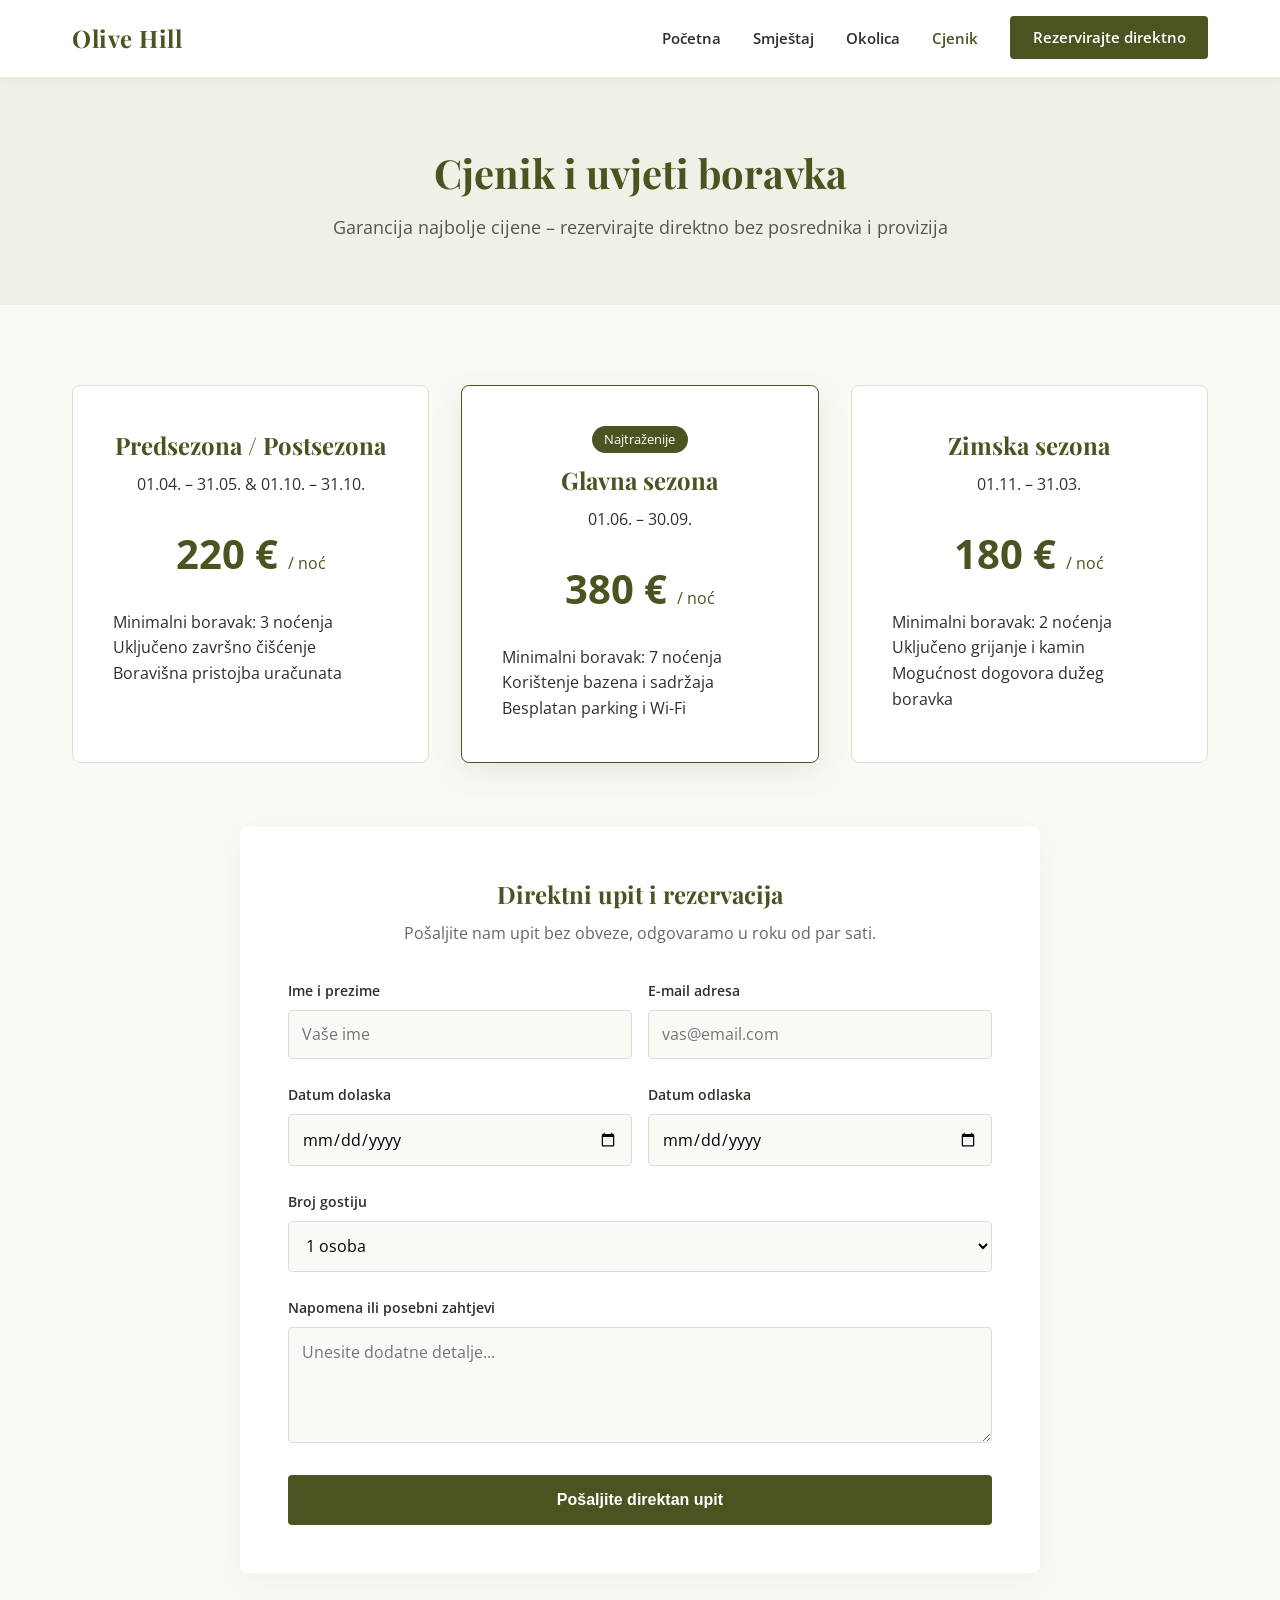
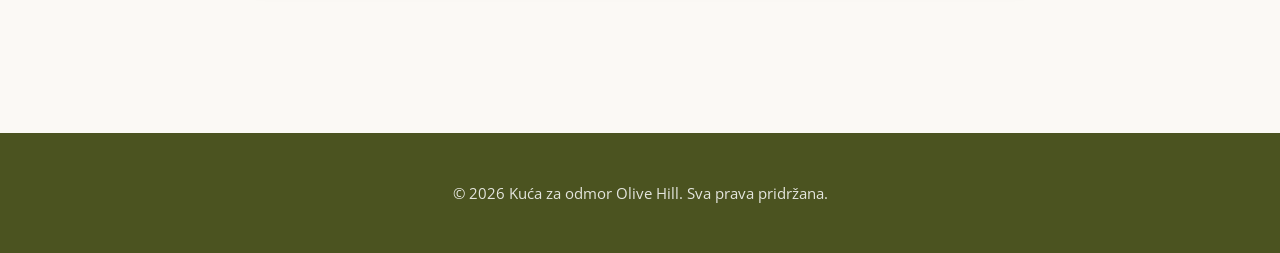
==== cjenik.html @ 9b5728c8 "Add files via upload" ====
<!DOCTYPE html>
<html lang="hr">
<head>
    <meta charset="UTF-8">
    <meta name="viewport" content="width=device-width, initial-scale=1.0">
    <title>Cjenik i rezervacije - Kuća za odmor Olive Hill</title>
    <link href="https://fonts.googleapis.com/css2?family=Open+Sans:wght@300;400;600&family=Playfair+Display:wght@500;700&display=swap" rel="stylesheet">
    <link rel="stylesheet" href="style.css">
</head>
<body>

    <header>
        <div class="nav-container">
            <a href="index.html" class="brand-logo">Olive Hill</a>
            <ul class="nav-links">
                <li><a href="index.html">Početna</a></li>
                <li><a href="smjestaj.html">Smještaj</a></li>
                <li><a href="okolica.html">Okolica</a></li>
                <li><a href="cjenik.html" class="active">Cjenik</a></li>
                <li><a href="#kontakt" class="btn-primary">Rezervirajte direktno</a></li>
            </ul>
        </div>
    </header>

    <div class="page-header">
        <h1>Cjenik i uvjeti boravka</h1>
        <p>Garancija najbolje cijene – rezervirajte direktno bez posrednika i provizija</p>
    </div>

    <div class="container">
        <!-- Cjenik kartice -->
        <div class="pricing-grid">
            <div class="pricing-card">
                <h3>Predsezona / Postsezona</h3>
                <p>01.04. – 31.05. & 01.10. – 31.10.</p>
                <div class="price">220 € <span style="font-size: 1rem; font-weight: normal;">/ noć</span></div>
                <ul style="list-style: none; text-align: left; margin-top: 1rem;">
                    <li>Minimalni boravak: 3 noćenja</li>
                    <li>Uključeno završno čišćenje</li>
                    <li>Boravišna pristojba uračunata</li>
                </ul>
            </div>

            <div class="pricing-card featured">
                <div style="background: var(--olive-green); color: white; display: inline-block; padding: 0.2rem 0.8rem; font-size: 0.8rem; border-radius: 20px; margin-bottom: 0.5rem;">Najtraženije</div>
                <h3>Glavna sezona</h3>
                <p>01.06. – 30.09.</p>
                <div class="price">380 € <span style="font-size: 1rem; font-weight: normal;">/ noć</span></div>
                <ul style="list-style: none; text-align: left; margin-top: 1rem;">
                    <li>Minimalni boravak: 7 noćenja</li>
                    <li>Korištenje bazena i sadržaja</li>
                    <li>Besplatan parking i Wi-Fi</li>
                </ul>
            </div>

            <div class="pricing-card">
                <h3>Zimska sezona</h3>
                <p>01.11. – 31.03.</p>
                <div class="price">180 € <span style="font-size: 1rem; font-weight: normal;">/ noć</span></div>
                <ul style="list-style: none; text-align: left; margin-top: 1rem;">
                    <li>Minimalni boravak: 2 noćenja</li>
                    <li>Uključeno grijanje i kamin</li>
                    <li>Mogućnost dogovora dužeg boravka</li>
                </ul>
            </div>
        </div>

        <!-- Direktna rezervacijska forma -->
        <div id="kontakt" class="booking-wrapper">
            <h2 style="text-align: center; margin-bottom: 0.5rem;">Direktni upit i rezervacija</h2>
            <p style="text-align: center; color: #666; margin-bottom: 2rem;">Pošaljite nam upit bez obveze, odgovaramo u roku od par sati.</p>
            
            <form action="#" method="POST">
                <div style="display: grid; grid-template-columns: 1fr 1fr; gap: 1rem;">
                    <div class="form-group">
                        <label for="ime">Ime i prezime</label>
                        <input type="text" id="ime" name="ime" required placeholder="Vaše ime">
                    </div>
                    <div class="form-group">
                        <label for="email">E-mail adresa</label>
                        <input type="email" id="email" name="email" required placeholder="vas@email.com">
                    </div>
                </div>

                <div style="display: grid; grid-template-columns: 1fr 1fr; gap: 1rem;">
                    <div class="form-group">
                        <label for="dolazak">Datum dolaska</label>
                        <input type="date" id="dolazak" name="dolazak" required>
                    </div>
                    <div class="form-group">
                        <label for="odlazak">Datum odlaska</label>
                        <input type="date" id="odlazak" name="odlazak" required>
                    </div>
                </div>

                <div class="form-group">
                    <label for="gosti">Broj gostiju</label>
                    <select id="gosti" name="gosti">
                        <option value="1">1 osoba</option>
                        <option value="2">2 osobe</option>
                        <option value="3">3 osobe</option>
                        <option value="4">4 osobe</option>
                        <option value="5+">5 ili više osoba</option>
                    </select>
                </div>

                <div class="form-group">
                    <label for="poruka">Napomena ili posebni zahtjevi</label>
                    <textarea id="poruka" name="poruka" rows="4" placeholder="Unesite dodatne detalje..."></textarea>
                </div>

                <button type="submit" class="btn-primary" style="width: 100%; border: none; cursor: pointer; font-size: 1rem; padding: 1rem;">Pošaljite direktan upit</button>
            </form>
        </div>
    </div>

    <footer>
        <p>&copy; 2026 Kuća za odmor Olive Hill. Sva prava pridržana.</p>
    </footer>

</body>
</html>
---- style.css ----
:root {
    --bg-sand: #fbf9f5;
    --olive-green: #4b5320;
    --olive-light: #eef2e6;
    --text-dark: #2c3028;
    --white: #ffffff;
    --accent: #c29b38;
    --transition: all 0.3s ease;
}

* {
    margin: 0;
    padding: 0;
    box-sizing: border-box;
}

body {
    font-family: 'Open Sans', sans-serif, system-ui;
    background-color: var(--bg-sand);
    color: var(--text-dark);
    line-height: 1.6;
}

h1, h2, h3, h4, .brand-logo {
    font-family: 'Playfair Display', Georgia, serif;
    color: var(--olive-green);
}

/* Header & Navigation */
header {
    background-color: var(--white);
    box-shadow: 0 2px 10px rgba(0,0,0,0.05);
    position: sticky;
    top: 0;
    z-index: 1000;
}

.nav-container {
    max-width: 1200px;
    margin: 0 auto;
    padding: 1.2rem 2rem;
    display: flex;
    justify-content: space-between;
    align-items: center;
}

.brand-logo {
    font-size: 1.5rem;
    font-weight: 700;
    text-decoration: none;
    color: var(--olive-green);
    letter-spacing: 0.5px;
}

.nav-links {
    list-style: none;
    display: flex;
    gap: 2rem;
    align-items: center;
}

.nav-links a {
    text-decoration: none;
    color: var(--text-dark);
    font-weight: 600;
    font-size: 0.95rem;
    transition: var(--transition);
}

.nav-links a:hover, .nav-links a.active {
    color: var(--olive-green);
}

.btn-primary {
    background-color: var(--olive-green);
    color: var(--white) !important;
    padding: 0.7rem 1.4rem;
    border-radius: 4px;
    transition: var(--transition);
    text-decoration: none;
    font-weight: 600;
}

.btn-primary:hover {
    background-color: #3b4218;
    transform: translateY(-1px);
}

/* Hero Section */
.hero {
    background: linear-gradient(rgba(0,0,0,0.35), rgba(0,0,0,0.35)), url('https://images.unsplash.com/photo-1542314831-068cd1dbfeeb?auto=format&fit=crop&w=1920&q=80') center/cover no-repeat;
    height: 85vh;
    display: flex;
    align-items: center;
    justify-content: center;
    text-align: center;
    color: var(--white);
    padding: 0 1rem;
}

.hero-content max-width {
    max-width: 800px;
}

.hero h1 {
    font-size: 3.2rem;
    color: var(--white);
    margin-bottom: 1rem;
}

.hero p {
    font-size: 1.25rem;
    margin-bottom: 2rem;
    font-weight: 300;
}

/* Page Headers */
.page-header {
    background-color: var(--olive-light);
    text-align: center;
    padding: 4rem 2rem;
}

.page-header h1 {
    font-size: 2.5rem;
    margin-bottom: 0.5rem;
}

.page-header p {
    color: #555;
    font-size: 1.1rem;
}

/* Container & Sections */
.container {
    max-width: 1200px;
    margin: 0 auto;
    padding: 5rem 2rem;
}

.section-title {
    text-align: center;
    font-size: 2.2rem;
    margin-bottom: 3rem;
}

/* Features Grid */
.features-grid {
    display: grid;
    grid-template-columns: repeat(auto-fit, minmax(280px, 1fr));
    gap: 2rem;
}

.feature-card {
    background: var(--white);
    padding: 2.5rem 2rem;
    border-radius: 8px;
    box-shadow: 0 5px 15px rgba(0,0,0,0.03);
    text-align: center;
    transition: var(--transition);
}

.feature-card:hover {
    transform: translateY(-5px);
}

.feature-card h3 {
    margin-bottom: 1rem;
    font-size: 1.3rem;
}

/* Accommodation / Rooms Layout */
.room-section {
    display: grid;
    grid-template-columns: 1fr 1fr;
    gap: 4rem;
    align-items: center;
    margin-bottom: 4rem;
}

.room-section.reverse {
    direction: rtl;
}

.room-section.reverse * {
    direction: ltr;
}

.room-img {
    width: 100%;
    height: 380px;
    object-fit: cover;
    border-radius: 8px;
    box-shadow: 0 10px 25px rgba(0,0,0,0.08);
}

.room-info ul {
    list-style: none;
    margin: 1.5rem 0;
}

.room-info li {
    margin-bottom: 0.5rem;
    position: relative;
    padding-left: 1.5rem;
}

.room-info li::before {
    content: "✓";
    position: absolute;
    left: 0;
    color: var(--olive-green);
    font-weight: bold;
}

/* Pricing Table */
.pricing-grid {
    display: grid;
    grid-template-columns: repeat(auto-fit, minmax(300px, 1fr));
    gap: 2rem;
    margin-bottom: 4rem;
}

.pricing-card {
    background: var(--white);
    border: 1px solid #e0dfd5;
    border-radius: 8px;
    padding: 2.5rem;
    text-align: center;
    position: relative;
}

.pricing-card.featured {
    border-color: var(--olive-green);
    box-shadow: 0 10px 30px rgba(75, 83, 32, 0.1);
}

.pricing-card h3 {
    font-size: 1.5rem;
    margin-bottom: 0.5rem;
}

.price {
    font-size: 2.5rem;
    font-weight: 700;
    color: var(--olive-green);
    margin: 1.5rem 0;
}

/* Contact / Booking Form */
.booking-wrapper {
    background: var(--white);
    max-width: 800px;
    margin: 0 auto;
    padding: 3rem;
    border-radius: 8px;
    box-shadow: 0 10px 30px rgba(0,0,0,0.04);
}

.form-group {
    margin-bottom: 1.5rem;
}

.form-group label {
    display: block;
    margin-bottom: 0.5rem;
    font-weight: 600;
    font-size: 0.9rem;
}

.form-group input, .form-group select, .form-group textarea {
    width: 100%;
    padding: 0.8rem;
    border: 1px solid #ddd;
    border-radius: 4px;
    font-family: inherit;
    font-size: 1rem;
    background-color: var(--bg-sand);
}

.form-group input:focus, .form-group select:focus, .form-group textarea:focus {
    outline: none;
    border-color: var(--olive-green);
}

/* Footer */
footer {
    background-color: var(--olive-green);
    color: var(--white);
    text-align: center;
    padding: 3rem 2rem;
    margin-top: 5rem;
}

footer p {
    opacity: 0.85;
    font-size: 0.95rem;
}

/* Responsive design */
@media(max-width: 768px) {
    .nav-links {
        display: none; /* Za potrebe jednostavnosti u jednoj datoteci, može se doraditi mobilnim menijem */
    }
    .room-section, .room-section.reverse {
        grid-template-columns: 1fr;
        direction: ltr;
        gap: 2rem;
    }
    .hero h1 {
        font-size: 2.3rem;
    }
}
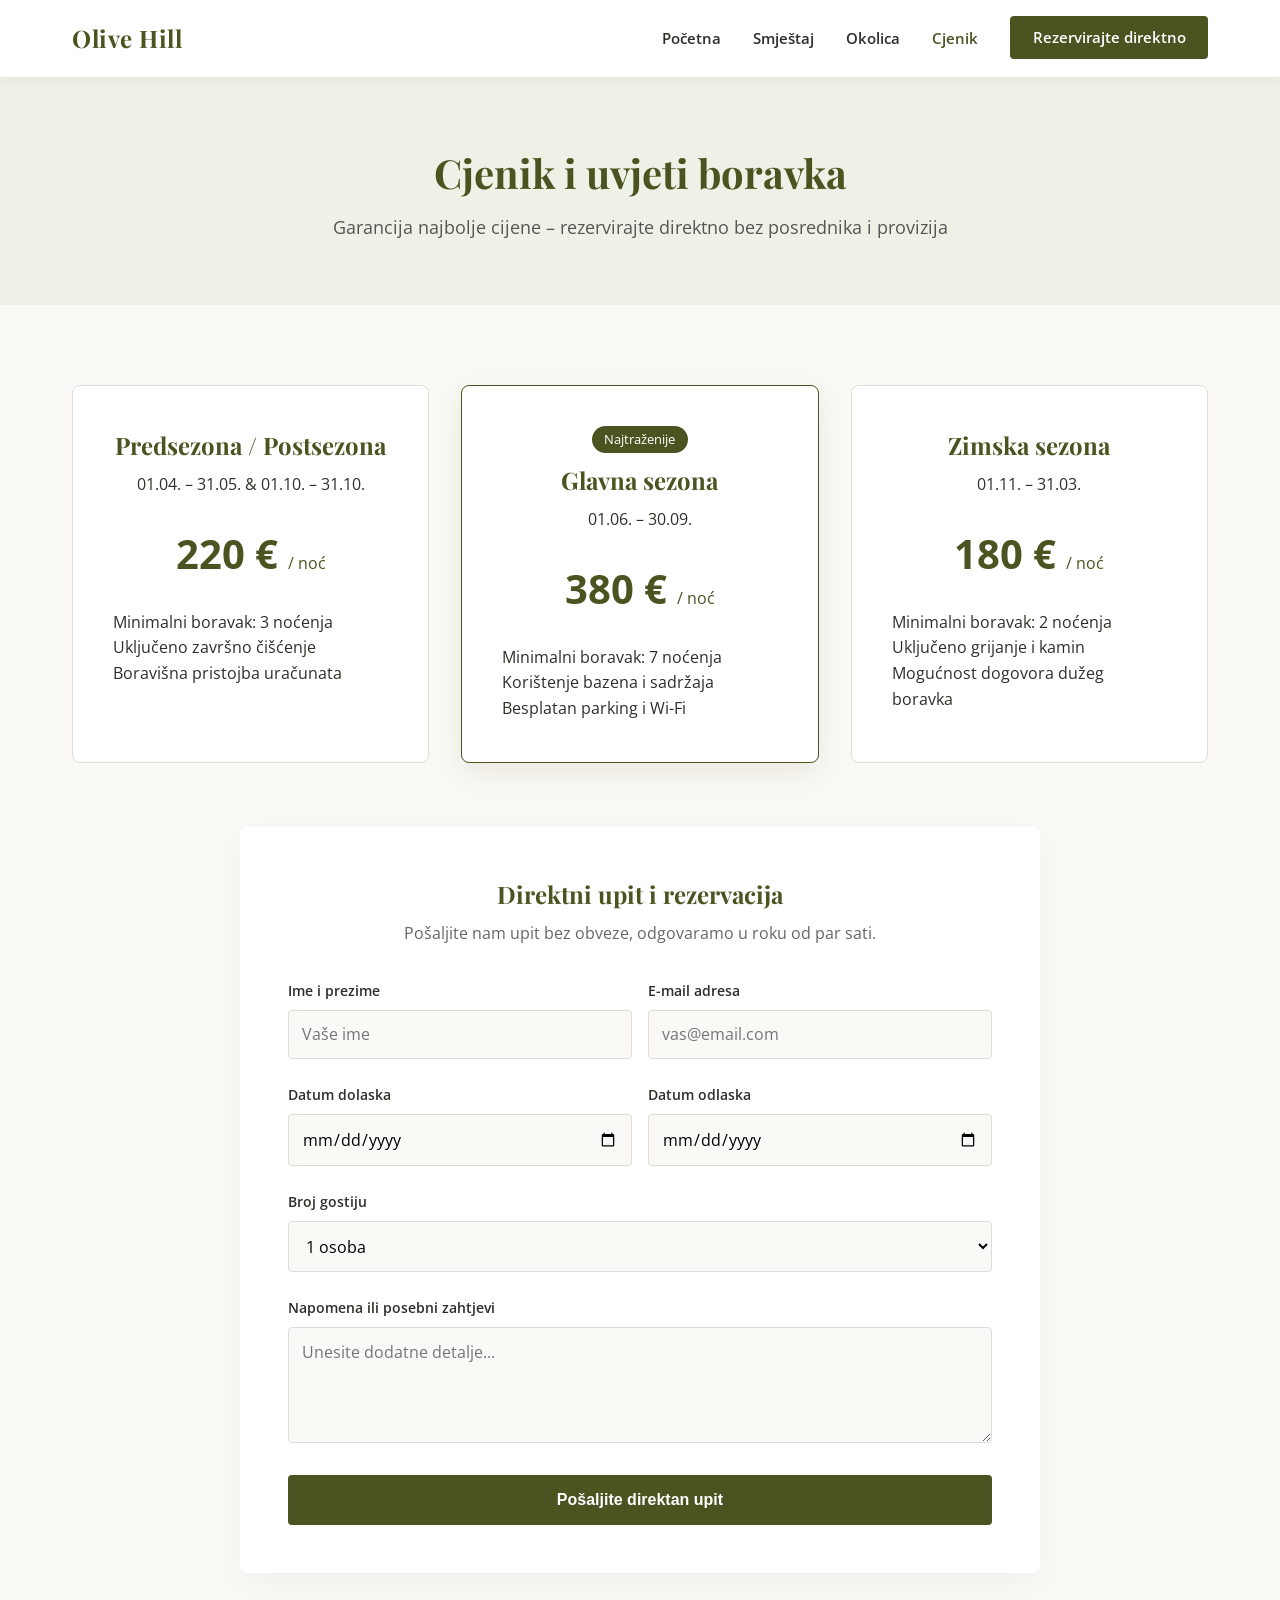
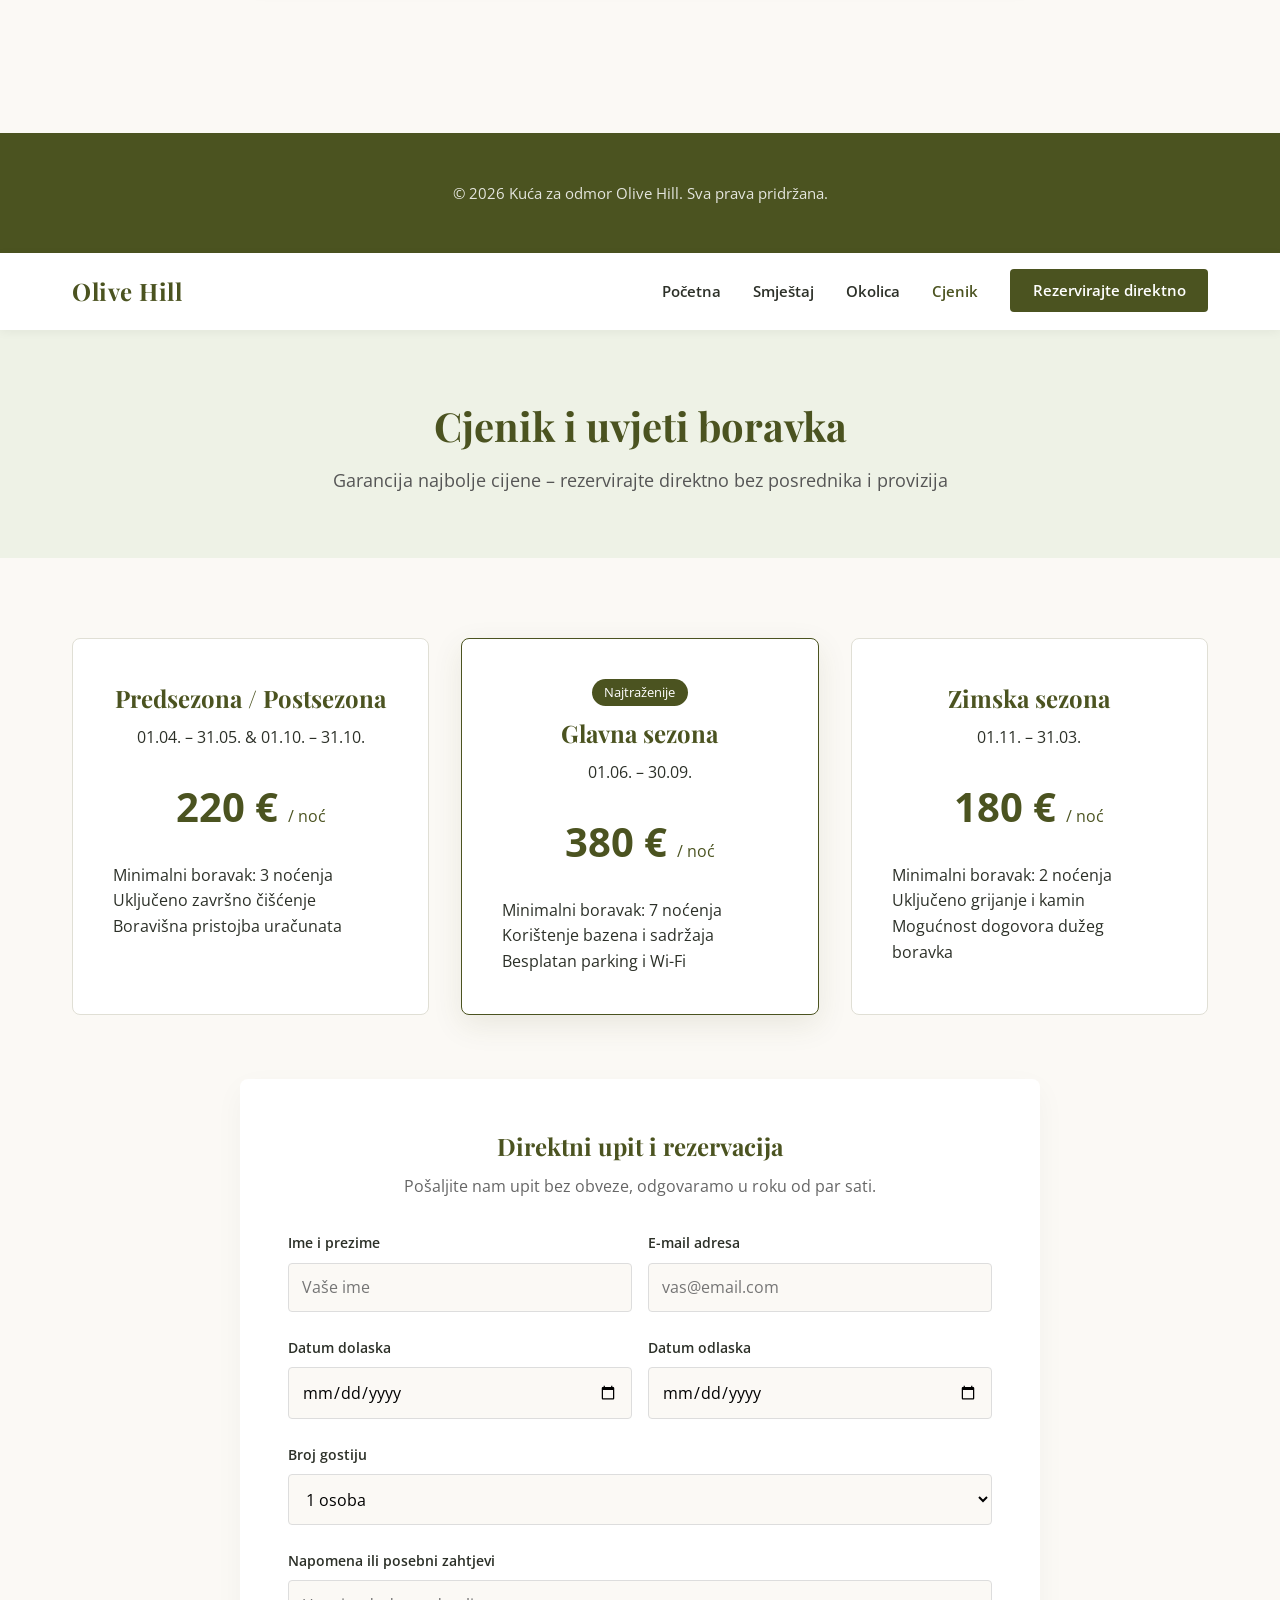
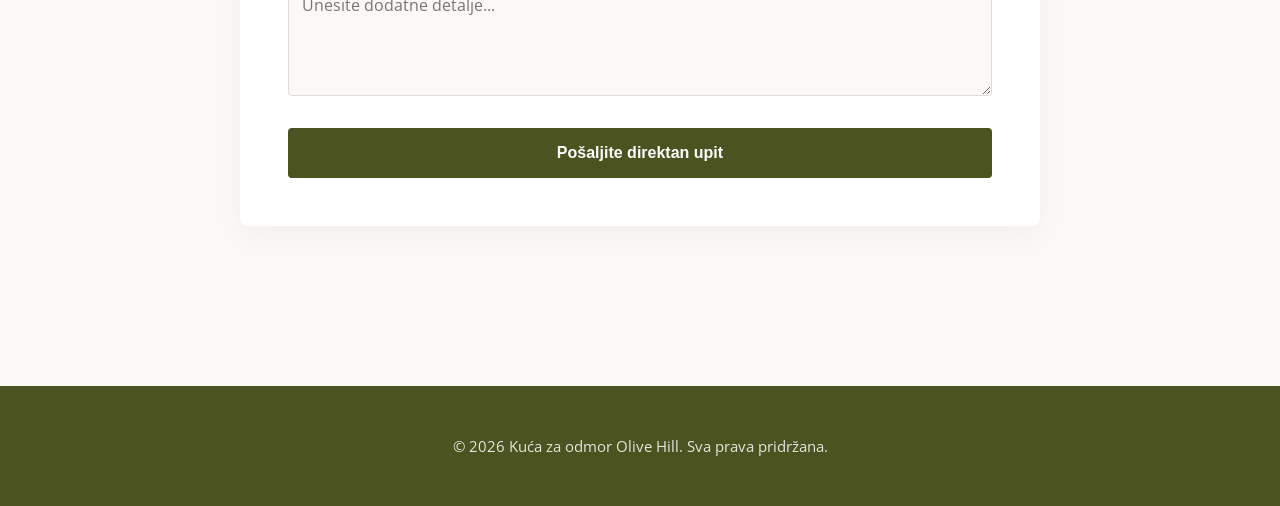
==== commit d91723a4: "Update cjenik.html" ====
--- a/cjenik.html
+++ b/cjenik.html
@@ -12,7 +12,12 @@
     <header>
         <div class="nav-container">
             <a href="index.html" class="brand-logo">Olive Hill</a>
-            <ul class="nav-links">
+            
+            <button class="menu-toggle" id="mobile-menu" aria-label="Otvori izbornik">
+                ☰
+            </button>
+
+            <ul class="nav-links" id="nav-list">
                 <li><a href="index.html">Početna</a></li>
                 <li><a href="smjestaj.html">Smještaj</a></li>
                 <li><a href="okolica.html">Okolica</a></li>
@@ -118,5 +123,136 @@
         <p>&copy; 2026 Kuća za odmor Olive Hill. Sva prava pridržana.</p>
     </footer>
 
+    <!-- JavaScript za mobilni meni -->
+    <script>
+        const mobileMenu = document.getElementById('mobile-menu');
+        const navList = document.getElementById('nav-list');
+
+        mobileMenu.addEventListener('click', () => {
+            navList.classList.toggle('active');
+        });
+    </script>
+
 </body>
-</html>+</html><!DOCTYPE html>
+<html lang="hr">
+<head>
+    <meta charset="UTF-8">
+    <meta name="viewport" content="width=device-width, initial-scale=1.0">
+    <title>Cjenik i rezervacije - Kuća za odmor Olive Hill</title>
+    <link href="https://fonts.googleapis.com/css2?family=Open+Sans:wght@300;400;600&family=Playfair+Display:wght@500;700&display=swap" rel="stylesheet">
+    <link rel="stylesheet" href="style.css">
+</head>
+<body>
+
+    <header>
+        <div class="nav-container">
+            <a href="index.html" class="brand-logo">Olive Hill</a>
+            <ul class="nav-links">
+                <li><a href="index.html">Početna</a></li>
+                <li><a href="smjestaj.html">Smještaj</a></li>
+                <li><a href="okolica.html">Okolica</a></li>
+                <li><a href="cjenik.html" class="active">Cjenik</a></li>
+                <li><a href="#kontakt" class="btn-primary">Rezervirajte direktno</a></li>
+            </ul>
+        </div>
+    </header>
+
+    <div class="page-header">
+        <h1>Cjenik i uvjeti boravka</h1>
+        <p>Garancija najbolje cijene – rezervirajte direktno bez posrednika i provizija</p>
+    </div>
+
+    <div class="container">
+        <!-- Cjenik kartice -->
+        <div class="pricing-grid">
+            <div class="pricing-card">
+                <h3>Predsezona / Postsezona</h3>
+                <p>01.04. – 31.05. & 01.10. – 31.10.</p>
+                <div class="price">220 € <span style="font-size: 1rem; font-weight: normal;">/ noć</span></div>
+                <ul style="list-style: none; text-align: left; margin-top: 1rem;">
+                    <li>Minimalni boravak: 3 noćenja</li>
+                    <li>Uključeno završno čišćenje</li>
+                    <li>Boravišna pristojba uračunata</li>
+                </ul>
+            </div>
+
+            <div class="pricing-card featured">
+                <div style="background: var(--olive-green); color: white; display: inline-block; padding: 0.2rem 0.8rem; font-size: 0.8rem; border-radius: 20px; margin-bottom: 0.5rem;">Najtraženije</div>
+                <h3>Glavna sezona</h3>
+                <p>01.06. – 30.09.</p>
+                <div class="price">380 € <span style="font-size: 1rem; font-weight: normal;">/ noć</span></div>
+                <ul style="list-style: none; text-align: left; margin-top: 1rem;">
+                    <li>Minimalni boravak: 7 noćenja</li>
+                    <li>Korištenje bazena i sadržaja</li>
+                    <li>Besplatan parking i Wi-Fi</li>
+                </ul>
+            </div>
+
+            <div class="pricing-card">
+                <h3>Zimska sezona</h3>
+                <p>01.11. – 31.03.</p>
+                <div class="price">180 € <span style="font-size: 1rem; font-weight: normal;">/ noć</span></div>
+                <ul style="list-style: none; text-align: left; margin-top: 1rem;">
+                    <li>Minimalni boravak: 2 noćenja</li>
+                    <li>Uključeno grijanje i kamin</li>
+                    <li>Mogućnost dogovora dužeg boravka</li>
+                </ul>
+            </div>
+        </div>
+
+        <!-- Direktna rezervacijska forma -->
+        <div id="kontakt" class="booking-wrapper">
+            <h2 style="text-align: center; margin-bottom: 0.5rem;">Direktni upit i rezervacija</h2>
+            <p style="text-align: center; color: #666; margin-bottom: 2rem;">Pošaljite nam upit bez obveze, odgovaramo u roku od par sati.</p>
+            
+            <form action="#" method="POST">
+                <div style="display: grid; grid-template-columns: 1fr 1fr; gap: 1rem;">
+                    <div class="form-group">
+                        <label for="ime">Ime i prezime</label>
+                        <input type="text" id="ime" name="ime" required placeholder="Vaše ime">
+                    </div>
+                    <div class="form-group">
+                        <label for="email">E-mail adresa</label>
+                        <input type="email" id="email" name="email" required placeholder="vas@email.com">
+                    </div>
+                </div>
+
+                <div style="display: grid; grid-template-columns: 1fr 1fr; gap: 1rem;">
+                    <div class="form-group">
+                        <label for="dolazak">Datum dolaska</label>
+                        <input type="date" id="dolazak" name="dolazak" required>
+                    </div>
+                    <div class="form-group">
+                        <label for="odlazak">Datum odlaska</label>
+                        <input type="date" id="odlazak" name="odlazak" required>
+                    </div>
+                </div>
+
+                <div class="form-group">
+                    <label for="gosti">Broj gostiju</label>
+                    <select id="gosti" name="gosti">
+                        <option value="1">1 osoba</option>
+                        <option value="2">2 osobe</option>
+                        <option value="3">3 osobe</option>
+                        <option value="4">4 osobe</option>
+                        <option value="5+">5 ili više osoba</option>
+                    </select>
+                </div>
+
+                <div class="form-group">
+                    <label for="poruka">Napomena ili posebni zahtjevi</label>
+                    <textarea id="poruka" name="poruka" rows="4" placeholder="Unesite dodatne detalje..."></textarea>
+                </div>
+
+                <button type="submit" class="btn-primary" style="width: 100%; border: none; cursor: pointer; font-size: 1rem; padding: 1rem;">Pošaljite direktan upit</button>
+            </form>
+        </div>
+    </div>
+
+    <footer>
+        <p>&copy; 2026 Kuća za odmor Olive Hill. Sva prava pridržana.</p>
+    </footer>
+
+</body>
+</html>
--- a/style.css
+++ b/style.css
@@ -42,6 +42,7 @@
     display: flex;
     justify-content: space-between;
     align-items: center;
+    position: relative;
 }
 
 .brand-logo {
@@ -86,6 +87,16 @@
     transform: translateY(-1px);
 }
 
+/* Hamburger Gumb */
+.menu-toggle {
+    display: none;
+    background: none;
+    border: none;
+    cursor: pointer;
+    font-size: 1.8rem;
+    color: var(--olive-green);
+}
+
 /* Hero Section */
 .hero {
     background: linear-gradient(rgba(0,0,0,0.35), rgba(0,0,0,0.35)), url('https://images.unsplash.com/photo-1542314831-068cd1dbfeeb?auto=format&fit=crop&w=1920&q=80') center/cover no-repeat;
@@ -98,7 +109,7 @@
     padding: 0 1rem;
 }
 
-.hero-content max-width {
+.hero-content {
     max-width: 800px;
 }
 
@@ -297,17 +308,37 @@
     font-size: 0.95rem;
 }
 
-/* Responsive design */
+/* Responsive design (Media Queries) */
 @media(max-width: 768px) {
+    .menu-toggle {
+        display: block;
+    }
+
     .nav-links {
-        display: none; /* Za potrebe jednostavnosti u jednoj datoteci, može se doraditi mobilnim menijem */
-    }
+        display: none;
+        flex-direction: column;
+        position: absolute;
+        top: 100%;
+        left: 0;
+        width: 100%;
+        background-color: var(--white);
+        box-shadow: 0 10px 15px rgba(0,0,0,0.08);
+        padding: 1.5rem 0;
+        text-align: center;
+        gap: 1.2rem;
+    }
+
+    .nav-links.active {
+        display: flex;
+    }
+
     .room-section, .room-section.reverse {
         grid-template-columns: 1fr;
         direction: ltr;
         gap: 2rem;
     }
+    
     .hero h1 {
         font-size: 2.3rem;
     }
-}+}
--- a/style.css
+++ b/style.css
@@ -42,6 +42,7 @@
     display: flex;
     justify-content: space-between;
     align-items: center;
+    position: relative;
 }
 
 .brand-logo {
@@ -86,6 +87,16 @@
     transform: translateY(-1px);
 }
 
+/* Hamburger Gumb */
+.menu-toggle {
+    display: none;
+    background: none;
+    border: none;
+    cursor: pointer;
+    font-size: 1.8rem;
+    color: var(--olive-green);
+}
+
 /* Hero Section */
 .hero {
     background: linear-gradient(rgba(0,0,0,0.35), rgba(0,0,0,0.35)), url('https://images.unsplash.com/photo-1542314831-068cd1dbfeeb?auto=format&fit=crop&w=1920&q=80') center/cover no-repeat;
@@ -98,7 +109,7 @@
     padding: 0 1rem;
 }
 
-.hero-content max-width {
+.hero-content {
     max-width: 800px;
 }
 
@@ -297,17 +308,37 @@
     font-size: 0.95rem;
 }
 
-/* Responsive design */
+/* Responsive design (Media Queries) */
 @media(max-width: 768px) {
+    .menu-toggle {
+        display: block;
+    }
+
     .nav-links {
-        display: none; /* Za potrebe jednostavnosti u jednoj datoteci, može se doraditi mobilnim menijem */
-    }
+        display: none;
+        flex-direction: column;
+        position: absolute;
+        top: 100%;
+        left: 0;
+        width: 100%;
+        background-color: var(--white);
+        box-shadow: 0 10px 15px rgba(0,0,0,0.08);
+        padding: 1.5rem 0;
+        text-align: center;
+        gap: 1.2rem;
+    }
+
+    .nav-links.active {
+        display: flex;
+    }
+
     .room-section, .room-section.reverse {
         grid-template-columns: 1fr;
         direction: ltr;
         gap: 2rem;
     }
+    
     .hero h1 {
         font-size: 2.3rem;
     }
-}+}
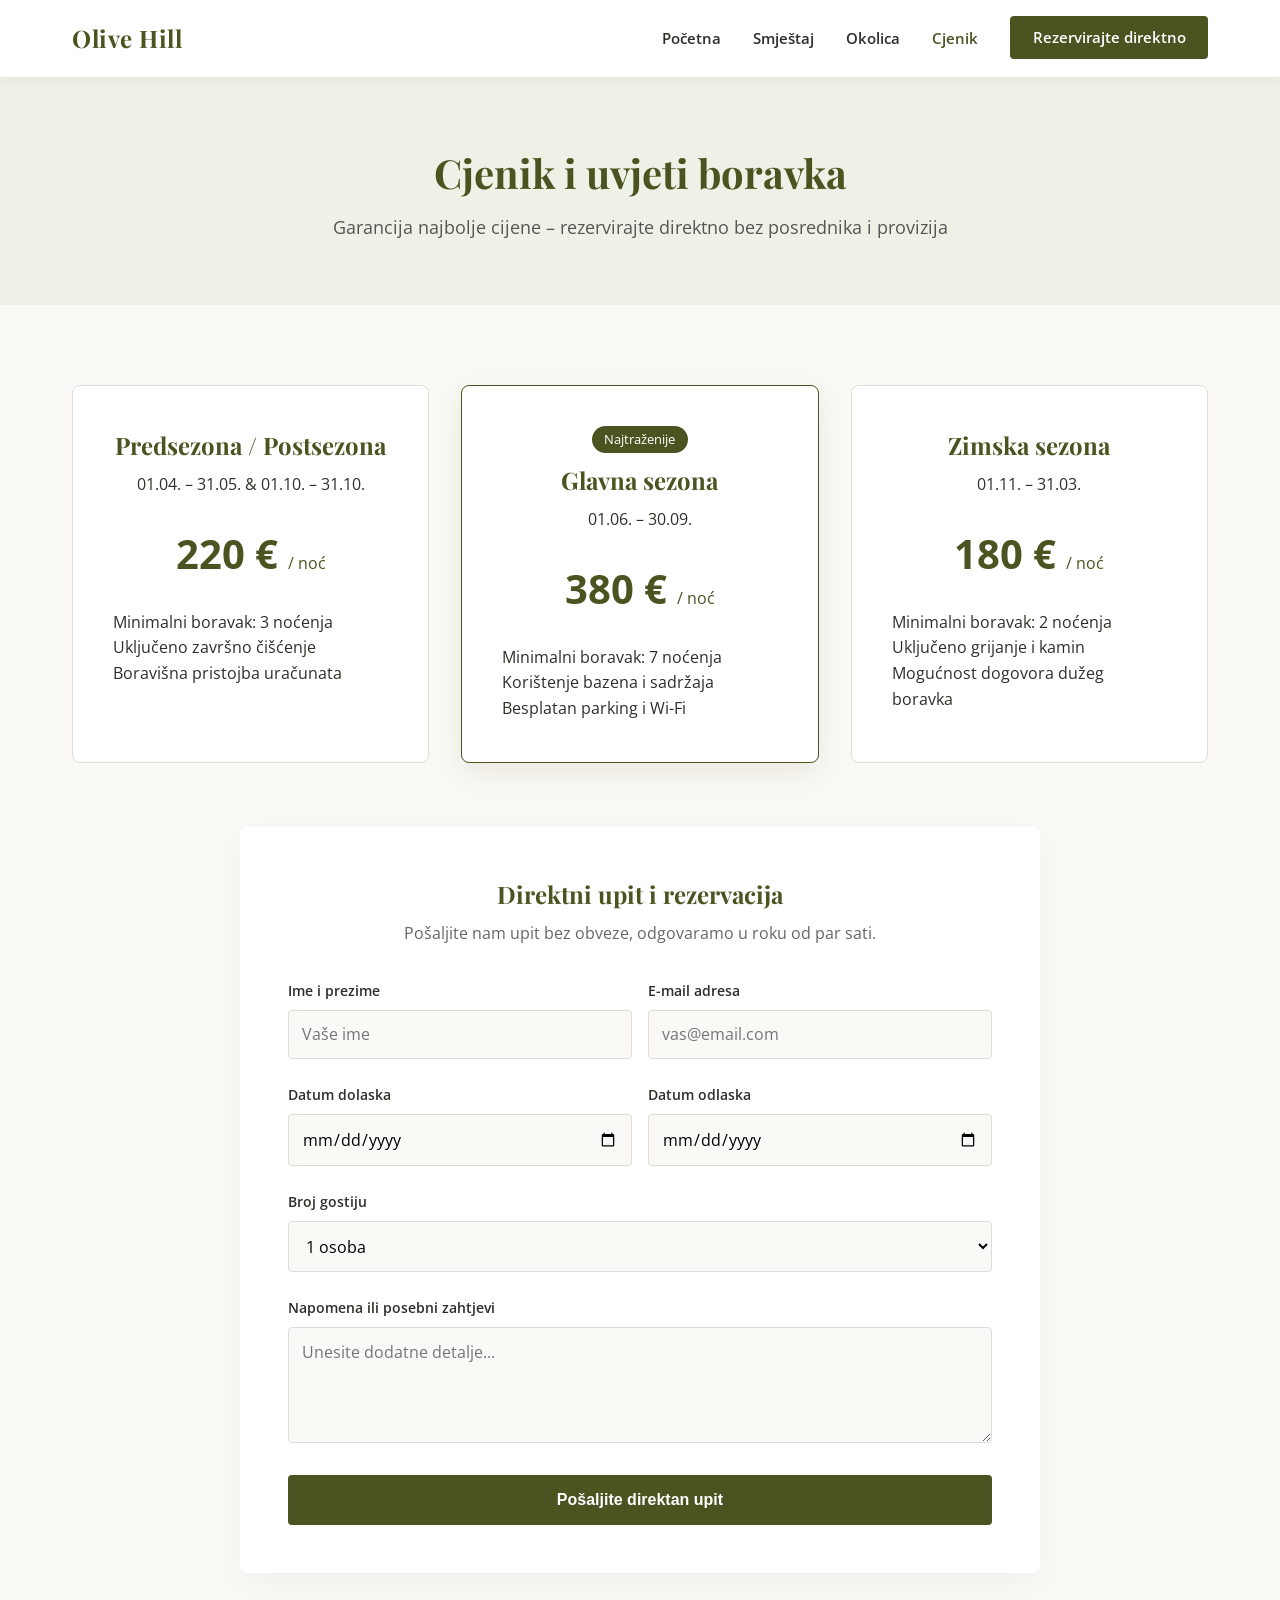
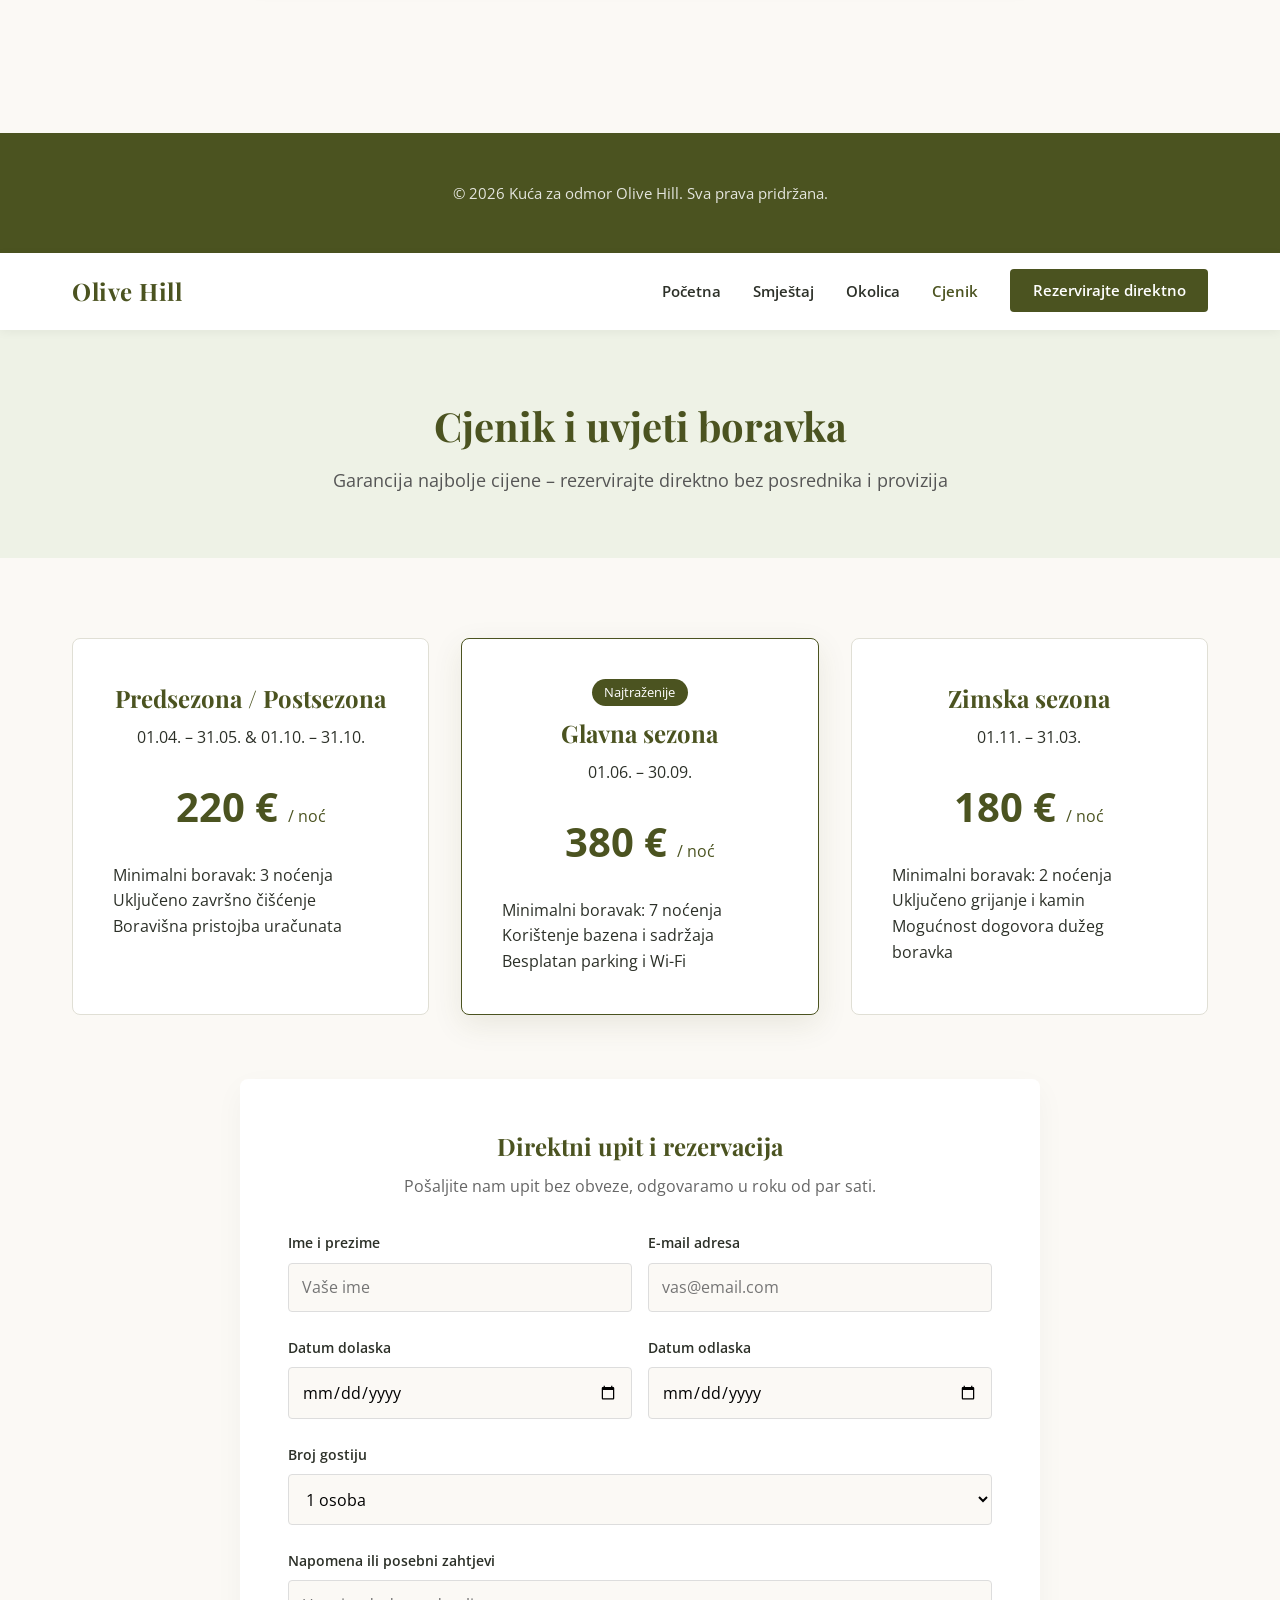
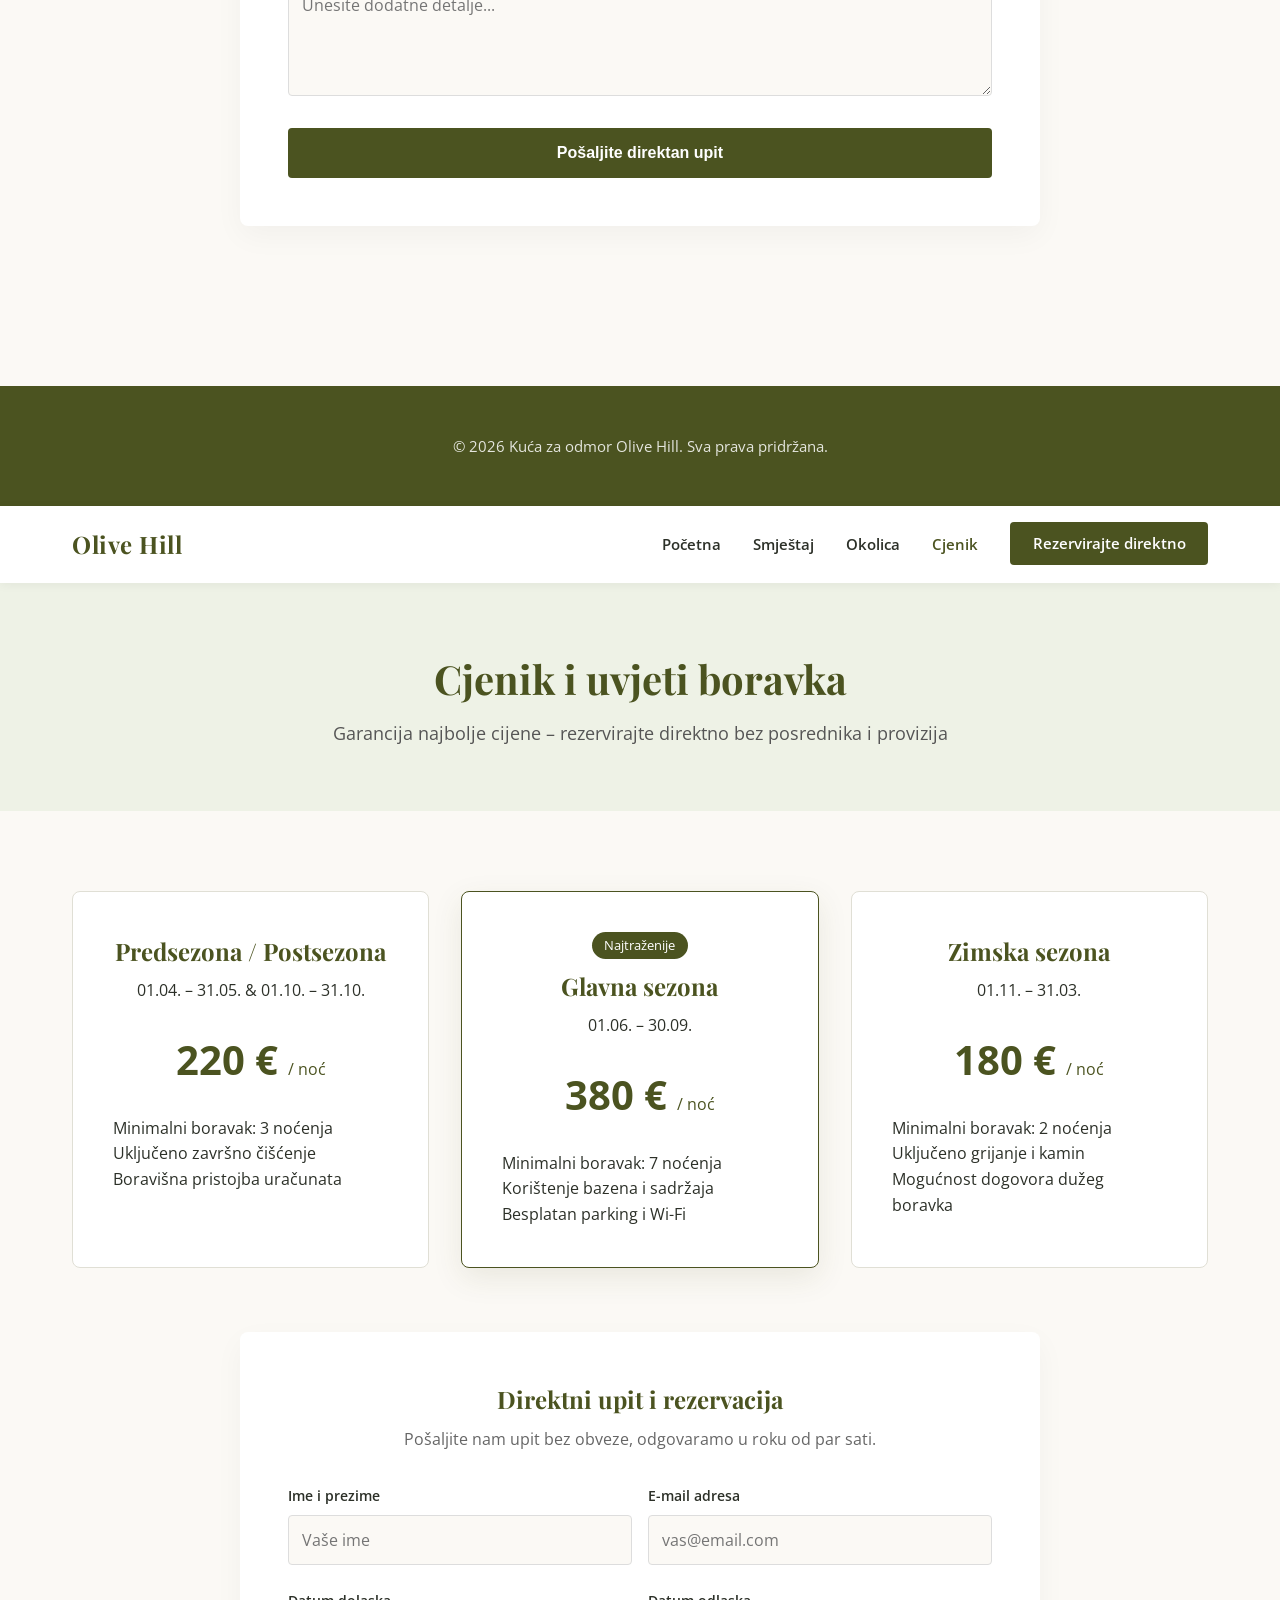
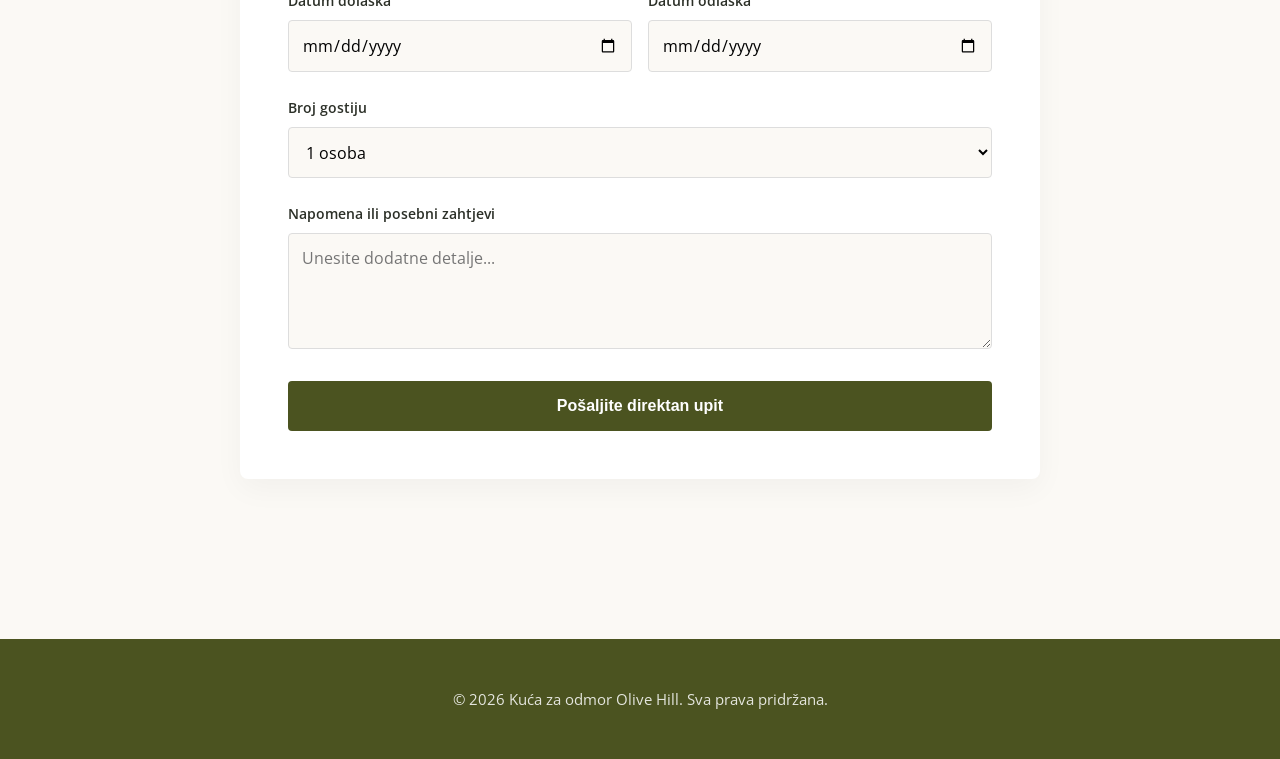
==== commit 89936ee8: "Update cjenik.html" ====
--- a/cjenik.html
+++ b/cjenik.html
@@ -8,7 +8,7 @@
     <link rel="stylesheet" href="style.css">
 </head>
 <body>
-
+ 
     <header>
         <div class="nav-container">
             <a href="index.html" class="brand-logo">Olive Hill</a>
@@ -144,6 +144,142 @@
     <link rel="stylesheet" href="style.css">
 </head>
 <body>
+ 
+    <header>
+        <div class="nav-container">
+            <a href="index.html" class="brand-logo">Olive Hill</a>
+            
+            <button class="menu-toggle" id="mobile-menu" aria-label="Otvori izbornik">
+                ☰
+            </button>
+
+            <ul class="nav-links" id="nav-list">
+                <li><a href="index.html">Početna</a></li>
+                <li><a href="smjestaj.html">Smještaj</a></li>
+                <li><a href="okolica.html">Okolica</a></li>
+                <li><a href="cjenik.html" class="active">Cjenik</a></li>
+                <li><a href="#kontakt" class="btn-primary">Rezervirajte direktno</a></li>
+            </ul>
+        </div>
+    </header>
+
+    <div class="page-header">
+        <h1>Cjenik i uvjeti boravka</h1>
+        <p>Garancija najbolje cijene – rezervirajte direktno bez posrednika i provizija</p>
+    </div>
+
+    <div class="container">
+        <!-- Cjenik kartice -->
+        <div class="pricing-grid">
+            <div class="pricing-card">
+                <h3>Predsezona / Postsezona</h3>
+                <p>01.04. – 31.05. & 01.10. – 31.10.</p>
+                <div class="price">220 € <span style="font-size: 1rem; font-weight: normal;">/ noć</span></div>
+                <ul style="list-style: none; text-align: left; margin-top: 1rem;">
+                    <li>Minimalni boravak: 3 noćenja</li>
+                    <li>Uključeno završno čišćenje</li>
+                    <li>Boravišna pristojba uračunata</li>
+                </ul>
+            </div>
+
+            <div class="pricing-card featured">
+                <div style="background: var(--olive-green); color: white; display: inline-block; padding: 0.2rem 0.8rem; font-size: 0.8rem; border-radius: 20px; margin-bottom: 0.5rem;">Najtraženije</div>
+                <h3>Glavna sezona</h3>
+                <p>01.06. – 30.09.</p>
+                <div class="price">380 € <span style="font-size: 1rem; font-weight: normal;">/ noć</span></div>
+                <ul style="list-style: none; text-align: left; margin-top: 1rem;">
+                    <li>Minimalni boravak: 7 noćenja</li>
+                    <li>Korištenje bazena i sadržaja</li>
+                    <li>Besplatan parking i Wi-Fi</li>
+                </ul>
+            </div>
+
+            <div class="pricing-card">
+                <h3>Zimska sezona</h3>
+                <p>01.11. – 31.03.</p>
+                <div class="price">180 € <span style="font-size: 1rem; font-weight: normal;">/ noć</span></div>
+                <ul style="list-style: none; text-align: left; margin-top: 1rem;">
+                    <li>Minimalni boravak: 2 noćenja</li>
+                    <li>Uključeno grijanje i kamin</li>
+                    <li>Mogućnost dogovora dužeg boravka</li>
+                </ul>
+            </div>
+        </div>
+
+        <!-- Direktna rezervacijska forma -->
+        <div id="kontakt" class="booking-wrapper">
+            <h2 style="text-align: center; margin-bottom: 0.5rem;">Direktni upit i rezervacija</h2>
+            <p style="text-align: center; color: #666; margin-bottom: 2rem;">Pošaljite nam upit bez obveze, odgovaramo u roku od par sati.</p>
+            
+            <form action="#" method="POST">
+                <div style="display: grid; grid-template-columns: 1fr 1fr; gap: 1rem;">
+                    <div class="form-group">
+                        <label for="ime">Ime i prezime</label>
+                        <input type="text" id="ime" name="ime" required placeholder="Vaše ime">
+                    </div>
+                    <div class="form-group">
+                        <label for="email">E-mail adresa</label>
+                        <input type="email" id="email" name="email" required placeholder="vas@email.com">
+                    </div>
+                </div>
+
+                <div style="display: grid; grid-template-columns: 1fr 1fr; gap: 1rem;">
+                    <div class="form-group">
+                        <label for="dolazak">Datum dolaska</label>
+                        <input type="date" id="dolazak" name="dolazak" required>
+                    </div>
+                    <div class="form-group">
+                        <label for="odlazak">Datum odlaska</label>
+                        <input type="date" id="odlazak" name="odlazak" required>
+                    </div>
+                </div>
+
+                <div class="form-group">
+                    <label for="gosti">Broj gostiju</label>
+                    <select id="gosti" name="gosti">
+                        <option value="1">1 osoba</option>
+                        <option value="2">2 osobe</option>
+                        <option value="3">3 osobe</option>
+                        <option value="4">4 osobe</option>
+                        <option value="5+">5 ili više osoba</option>
+                    </select>
+                </div>
+
+                <div class="form-group">
+                    <label for="poruka">Napomena ili posebni zahtjevi</label>
+                    <textarea id="poruka" name="poruka" rows="4" placeholder="Unesite dodatne detalje..."></textarea>
+                </div>
+
+                <button type="submit" class="btn-primary" style="width: 100%; border: none; cursor: pointer; font-size: 1rem; padding: 1rem;">Pošaljite direktan upit</button>
+            </form>
+        </div>
+    </div>
+
+    <footer>
+        <p>&copy; 2026 Kuća za odmor Olive Hill. Sva prava pridržana.</p>
+    </footer>
+
+    <!-- JavaScript za mobilni meni -->
+    <script>
+        const mobileMenu = document.getElementById('mobile-menu');
+        const navList = document.getElementById('nav-list');
+
+        mobileMenu.addEventListener('click', () => {
+            navList.classList.toggle('active');
+        });
+    </script>
+
+</body>
+</html><!DOCTYPE html>
+<html lang="hr">
+<head>
+    <meta charset="UTF-8">
+    <meta name="viewport" content="width=device-width, initial-scale=1.0">
+    <title>Cjenik i rezervacije - Kuća za odmor Olive Hill</title>
+    <link href="https://fonts.googleapis.com/css2?family=Open+Sans:wght@300;400;600&family=Playfair+Display:wght@500;700&display=swap" rel="stylesheet">
+    <link rel="stylesheet" href="style.css">
+</head>
+<body>
 
     <header>
         <div class="nav-container">
--- a/style.css
+++ b/style.css
@@ -87,7 +87,7 @@
     transform: translateY(-1px);
 }
 
-/* Hamburger Gumb */
+/* Hamburger Gumb (Inicijalno skriven) */
 .menu-toggle {
     display: none;
     background: none;
@@ -308,16 +308,19 @@
     font-size: 0.95rem;
 }
 
-/* Responsive design (Media Queries) */
+/* =========================================================
+   MOBILNI DIZAJN (Strogo unutar medijske opne za manje ekrane)
+   ========================================================= */
 @media(max-width: 768px) {
     .menu-toggle {
         display: block;
+        z-index: 1100;
     }
 
     .nav-links {
         display: none;
         flex-direction: column;
-        position: absolute;
+        position: absolute; /* Vraćeno na absolute unutar headera da se spriječi dupliciranje cijelog layouta */
         top: 100%;
         left: 0;
         width: 100%;
@@ -326,6 +329,7 @@
         padding: 1.5rem 0;
         text-align: center;
         gap: 1.2rem;
+        z-index: 1050;
     }
 
     .nav-links.active {
--- a/style.css
+++ b/style.css
@@ -87,7 +87,7 @@
     transform: translateY(-1px);
 }
 
-/* Hamburger Gumb */
+/* Hamburger Gumb (Inicijalno skriven) */
 .menu-toggle {
     display: none;
     background: none;
@@ -308,16 +308,19 @@
     font-size: 0.95rem;
 }
 
-/* Responsive design (Media Queries) */
+/* =========================================================
+   MOBILNI DIZAJN (Strogo unutar medijske opne za manje ekrane)
+   ========================================================= */
 @media(max-width: 768px) {
     .menu-toggle {
         display: block;
+        z-index: 1100;
     }
 
     .nav-links {
         display: none;
         flex-direction: column;
-        position: absolute;
+        position: absolute; /* Vraćeno na absolute unutar headera da se spriječi dupliciranje cijelog layouta */
         top: 100%;
         left: 0;
         width: 100%;
@@ -326,6 +329,7 @@
         padding: 1.5rem 0;
         text-align: center;
         gap: 1.2rem;
+        z-index: 1050;
     }
 
     .nav-links.active {
--- a/style.css
+++ b/style.css
@@ -87,7 +87,7 @@
     transform: translateY(-1px);
 }
 
-/* Hamburger Gumb */
+/* Hamburger Gumb (Inicijalno skriven) */
 .menu-toggle {
     display: none;
     background: none;
@@ -308,16 +308,19 @@
     font-size: 0.95rem;
 }
 
-/* Responsive design (Media Queries) */
+/* =========================================================
+   MOBILNI DIZAJN (Strogo unutar medijske opne za manje ekrane)
+   ========================================================= */
 @media(max-width: 768px) {
     .menu-toggle {
         display: block;
+        z-index: 1100;
     }
 
     .nav-links {
         display: none;
         flex-direction: column;
-        position: absolute;
+        position: absolute; /* Vraćeno na absolute unutar headera da se spriječi dupliciranje cijelog layouta */
         top: 100%;
         left: 0;
         width: 100%;
@@ -326,6 +329,7 @@
         padding: 1.5rem 0;
         text-align: center;
         gap: 1.2rem;
+        z-index: 1050;
     }
 
     .nav-links.active {
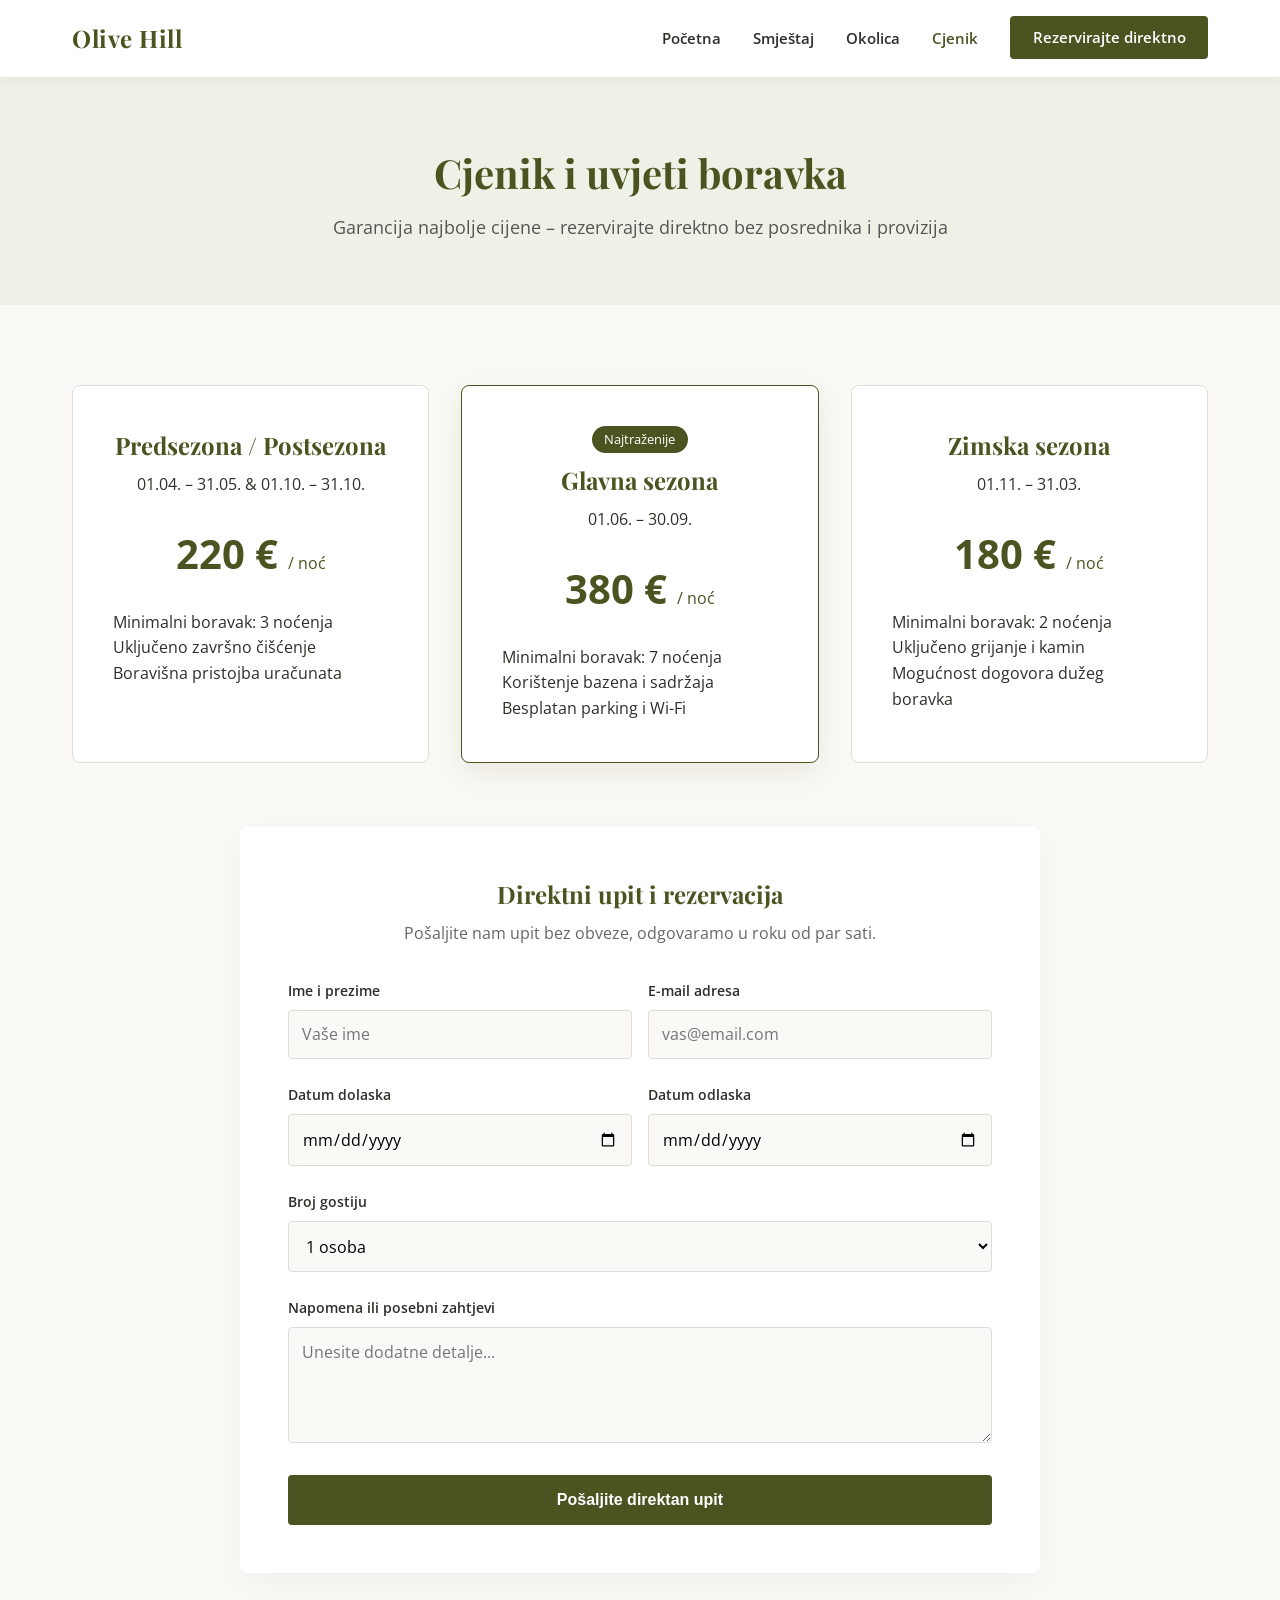
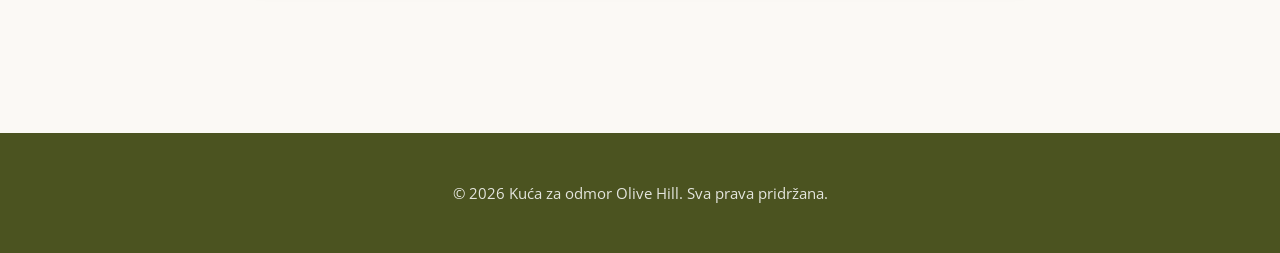
==== commit a6c770dd: "Update cjenik.html" ====
--- a/cjenik.html
+++ b/cjenik.html
@@ -134,261 +134,4 @@
     </script>
 
 </body>
-</html><!DOCTYPE html>
-<html lang="hr">
-<head>
-    <meta charset="UTF-8">
-    <meta name="viewport" content="width=device-width, initial-scale=1.0">
-    <title>Cjenik i rezervacije - Kuća za odmor Olive Hill</title>
-    <link href="https://fonts.googleapis.com/css2?family=Open+Sans:wght@300;400;600&family=Playfair+Display:wght@500;700&display=swap" rel="stylesheet">
-    <link rel="stylesheet" href="style.css">
-</head>
-<body>
- 
-    <header>
-        <div class="nav-container">
-            <a href="index.html" class="brand-logo">Olive Hill</a>
-            
-            <button class="menu-toggle" id="mobile-menu" aria-label="Otvori izbornik">
-                ☰
-            </button>
-
-            <ul class="nav-links" id="nav-list">
-                <li><a href="index.html">Početna</a></li>
-                <li><a href="smjestaj.html">Smještaj</a></li>
-                <li><a href="okolica.html">Okolica</a></li>
-                <li><a href="cjenik.html" class="active">Cjenik</a></li>
-                <li><a href="#kontakt" class="btn-primary">Rezervirajte direktno</a></li>
-            </ul>
-        </div>
-    </header>
-
-    <div class="page-header">
-        <h1>Cjenik i uvjeti boravka</h1>
-        <p>Garancija najbolje cijene – rezervirajte direktno bez posrednika i provizija</p>
-    </div>
-
-    <div class="container">
-        <!-- Cjenik kartice -->
-        <div class="pricing-grid">
-            <div class="pricing-card">
-                <h3>Predsezona / Postsezona</h3>
-                <p>01.04. – 31.05. & 01.10. – 31.10.</p>
-                <div class="price">220 € <span style="font-size: 1rem; font-weight: normal;">/ noć</span></div>
-                <ul style="list-style: none; text-align: left; margin-top: 1rem;">
-                    <li>Minimalni boravak: 3 noćenja</li>
-                    <li>Uključeno završno čišćenje</li>
-                    <li>Boravišna pristojba uračunata</li>
-                </ul>
-            </div>
-
-            <div class="pricing-card featured">
-                <div style="background: var(--olive-green); color: white; display: inline-block; padding: 0.2rem 0.8rem; font-size: 0.8rem; border-radius: 20px; margin-bottom: 0.5rem;">Najtraženije</div>
-                <h3>Glavna sezona</h3>
-                <p>01.06. – 30.09.</p>
-                <div class="price">380 € <span style="font-size: 1rem; font-weight: normal;">/ noć</span></div>
-                <ul style="list-style: none; text-align: left; margin-top: 1rem;">
-                    <li>Minimalni boravak: 7 noćenja</li>
-                    <li>Korištenje bazena i sadržaja</li>
-                    <li>Besplatan parking i Wi-Fi</li>
-                </ul>
-            </div>
-
-            <div class="pricing-card">
-                <h3>Zimska sezona</h3>
-                <p>01.11. – 31.03.</p>
-                <div class="price">180 € <span style="font-size: 1rem; font-weight: normal;">/ noć</span></div>
-                <ul style="list-style: none; text-align: left; margin-top: 1rem;">
-                    <li>Minimalni boravak: 2 noćenja</li>
-                    <li>Uključeno grijanje i kamin</li>
-                    <li>Mogućnost dogovora dužeg boravka</li>
-                </ul>
-            </div>
-        </div>
-
-        <!-- Direktna rezervacijska forma -->
-        <div id="kontakt" class="booking-wrapper">
-            <h2 style="text-align: center; margin-bottom: 0.5rem;">Direktni upit i rezervacija</h2>
-            <p style="text-align: center; color: #666; margin-bottom: 2rem;">Pošaljite nam upit bez obveze, odgovaramo u roku od par sati.</p>
-            
-            <form action="#" method="POST">
-                <div style="display: grid; grid-template-columns: 1fr 1fr; gap: 1rem;">
-                    <div class="form-group">
-                        <label for="ime">Ime i prezime</label>
-                        <input type="text" id="ime" name="ime" required placeholder="Vaše ime">
-                    </div>
-                    <div class="form-group">
-                        <label for="email">E-mail adresa</label>
-                        <input type="email" id="email" name="email" required placeholder="vas@email.com">
-                    </div>
-                </div>
-
-                <div style="display: grid; grid-template-columns: 1fr 1fr; gap: 1rem;">
-                    <div class="form-group">
-                        <label for="dolazak">Datum dolaska</label>
-                        <input type="date" id="dolazak" name="dolazak" required>
-                    </div>
-                    <div class="form-group">
-                        <label for="odlazak">Datum odlaska</label>
-                        <input type="date" id="odlazak" name="odlazak" required>
-                    </div>
-                </div>
-
-                <div class="form-group">
-                    <label for="gosti">Broj gostiju</label>
-                    <select id="gosti" name="gosti">
-                        <option value="1">1 osoba</option>
-                        <option value="2">2 osobe</option>
-                        <option value="3">3 osobe</option>
-                        <option value="4">4 osobe</option>
-                        <option value="5+">5 ili više osoba</option>
-                    </select>
-                </div>
-
-                <div class="form-group">
-                    <label for="poruka">Napomena ili posebni zahtjevi</label>
-                    <textarea id="poruka" name="poruka" rows="4" placeholder="Unesite dodatne detalje..."></textarea>
-                </div>
-
-                <button type="submit" class="btn-primary" style="width: 100%; border: none; cursor: pointer; font-size: 1rem; padding: 1rem;">Pošaljite direktan upit</button>
-            </form>
-        </div>
-    </div>
-
-    <footer>
-        <p>&copy; 2026 Kuća za odmor Olive Hill. Sva prava pridržana.</p>
-    </footer>
-
-    <!-- JavaScript za mobilni meni -->
-    <script>
-        const mobileMenu = document.getElementById('mobile-menu');
-        const navList = document.getElementById('nav-list');
-
-        mobileMenu.addEventListener('click', () => {
-            navList.classList.toggle('active');
-        });
-    </script>
-
-</body>
-</html><!DOCTYPE html>
-<html lang="hr">
-<head>
-    <meta charset="UTF-8">
-    <meta name="viewport" content="width=device-width, initial-scale=1.0">
-    <title>Cjenik i rezervacije - Kuća za odmor Olive Hill</title>
-    <link href="https://fonts.googleapis.com/css2?family=Open+Sans:wght@300;400;600&family=Playfair+Display:wght@500;700&display=swap" rel="stylesheet">
-    <link rel="stylesheet" href="style.css">
-</head>
-<body>
-
-    <header>
-        <div class="nav-container">
-            <a href="index.html" class="brand-logo">Olive Hill</a>
-            <ul class="nav-links">
-                <li><a href="index.html">Početna</a></li>
-                <li><a href="smjestaj.html">Smještaj</a></li>
-                <li><a href="okolica.html">Okolica</a></li>
-                <li><a href="cjenik.html" class="active">Cjenik</a></li>
-                <li><a href="#kontakt" class="btn-primary">Rezervirajte direktno</a></li>
-            </ul>
-        </div>
-    </header>
-
-    <div class="page-header">
-        <h1>Cjenik i uvjeti boravka</h1>
-        <p>Garancija najbolje cijene – rezervirajte direktno bez posrednika i provizija</p>
-    </div>
-
-    <div class="container">
-        <!-- Cjenik kartice -->
-        <div class="pricing-grid">
-            <div class="pricing-card">
-                <h3>Predsezona / Postsezona</h3>
-                <p>01.04. – 31.05. & 01.10. – 31.10.</p>
-                <div class="price">220 € <span style="font-size: 1rem; font-weight: normal;">/ noć</span></div>
-                <ul style="list-style: none; text-align: left; margin-top: 1rem;">
-                    <li>Minimalni boravak: 3 noćenja</li>
-                    <li>Uključeno završno čišćenje</li>
-                    <li>Boravišna pristojba uračunata</li>
-                </ul>
-            </div>
-
-            <div class="pricing-card featured">
-                <div style="background: var(--olive-green); color: white; display: inline-block; padding: 0.2rem 0.8rem; font-size: 0.8rem; border-radius: 20px; margin-bottom: 0.5rem;">Najtraženije</div>
-                <h3>Glavna sezona</h3>
-                <p>01.06. – 30.09.</p>
-                <div class="price">380 € <span style="font-size: 1rem; font-weight: normal;">/ noć</span></div>
-                <ul style="list-style: none; text-align: left; margin-top: 1rem;">
-                    <li>Minimalni boravak: 7 noćenja</li>
-                    <li>Korištenje bazena i sadržaja</li>
-                    <li>Besplatan parking i Wi-Fi</li>
-                </ul>
-            </div>
-
-            <div class="pricing-card">
-                <h3>Zimska sezona</h3>
-                <p>01.11. – 31.03.</p>
-                <div class="price">180 € <span style="font-size: 1rem; font-weight: normal;">/ noć</span></div>
-                <ul style="list-style: none; text-align: left; margin-top: 1rem;">
-                    <li>Minimalni boravak: 2 noćenja</li>
-                    <li>Uključeno grijanje i kamin</li>
-                    <li>Mogućnost dogovora dužeg boravka</li>
-                </ul>
-            </div>
-        </div>
-
-        <!-- Direktna rezervacijska forma -->
-        <div id="kontakt" class="booking-wrapper">
-            <h2 style="text-align: center; margin-bottom: 0.5rem;">Direktni upit i rezervacija</h2>
-            <p style="text-align: center; color: #666; margin-bottom: 2rem;">Pošaljite nam upit bez obveze, odgovaramo u roku od par sati.</p>
-            
-            <form action="#" method="POST">
-                <div style="display: grid; grid-template-columns: 1fr 1fr; gap: 1rem;">
-                    <div class="form-group">
-                        <label for="ime">Ime i prezime</label>
-                        <input type="text" id="ime" name="ime" required placeholder="Vaše ime">
-                    </div>
-                    <div class="form-group">
-                        <label for="email">E-mail adresa</label>
-                        <input type="email" id="email" name="email" required placeholder="vas@email.com">
-                    </div>
-                </div>
-
-                <div style="display: grid; grid-template-columns: 1fr 1fr; gap: 1rem;">
-                    <div class="form-group">
-                        <label for="dolazak">Datum dolaska</label>
-                        <input type="date" id="dolazak" name="dolazak" required>
-                    </div>
-                    <div class="form-group">
-                        <label for="odlazak">Datum odlaska</label>
-                        <input type="date" id="odlazak" name="odlazak" required>
-                    </div>
-                </div>
-
-                <div class="form-group">
-                    <label for="gosti">Broj gostiju</label>
-                    <select id="gosti" name="gosti">
-                        <option value="1">1 osoba</option>
-                        <option value="2">2 osobe</option>
-                        <option value="3">3 osobe</option>
-                        <option value="4">4 osobe</option>
-                        <option value="5+">5 ili više osoba</option>
-                    </select>
-                </div>
-
-                <div class="form-group">
-                    <label for="poruka">Napomena ili posebni zahtjevi</label>
-                    <textarea id="poruka" name="poruka" rows="4" placeholder="Unesite dodatne detalje..."></textarea>
-                </div>
-
-                <button type="submit" class="btn-primary" style="width: 100%; border: none; cursor: pointer; font-size: 1rem; padding: 1rem;">Pošaljite direktan upit</button>
-            </form>
-        </div>
-    </div>
-
-    <footer>
-        <p>&copy; 2026 Kuća za odmor Olive Hill. Sva prava pridržana.</p>
-    </footer>
-
-</body>
 </html>
